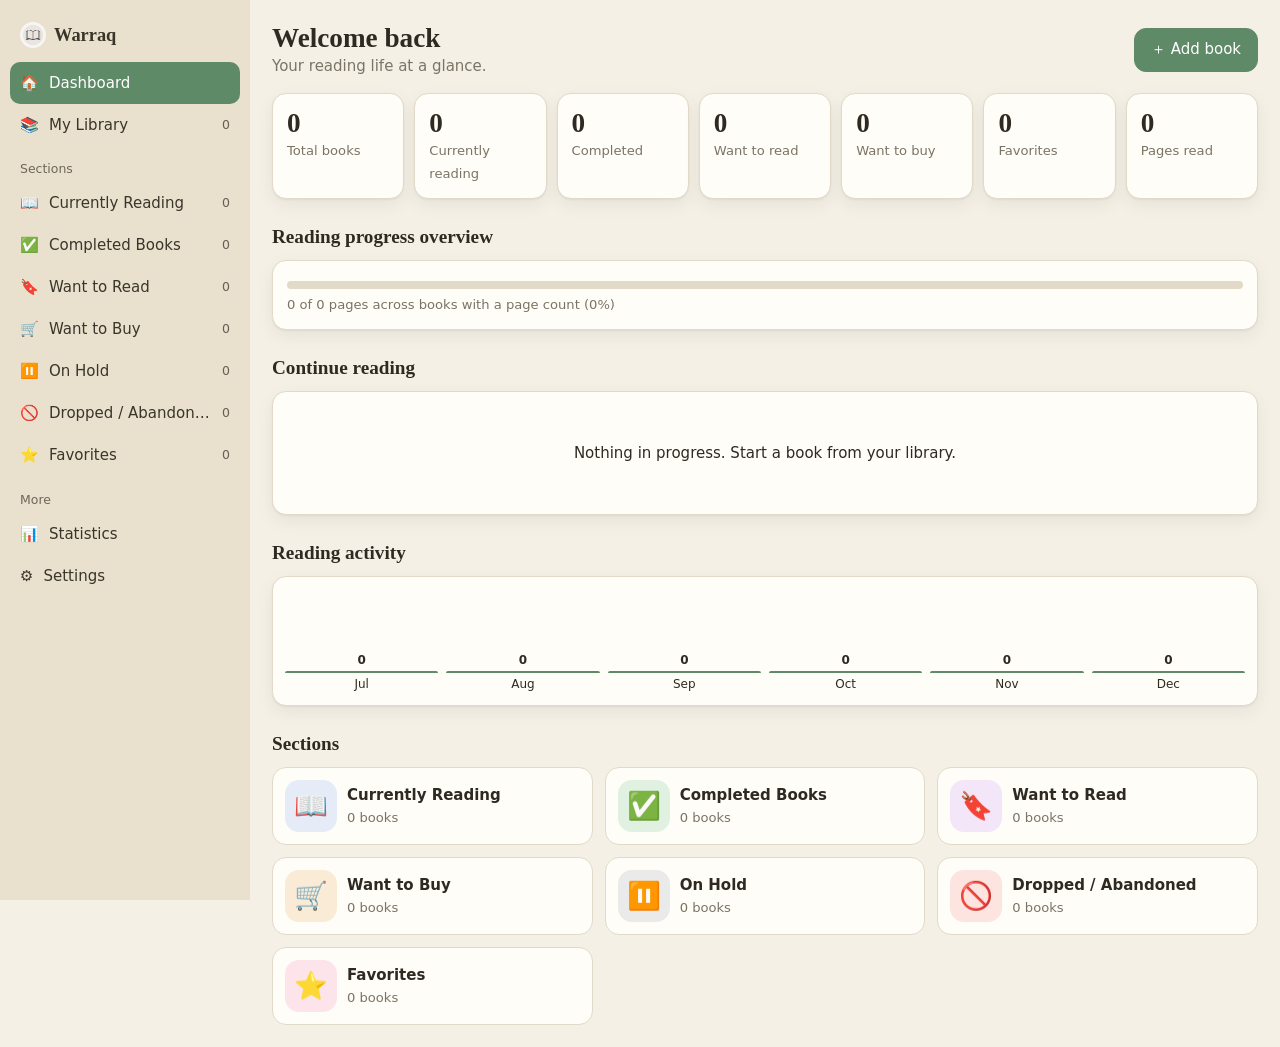
==== index.html @ 3174e1f3 "Publish Warraq (ورّاق): add branded app, logo, Pages entry point and README" ====
<!DOCTYPE html>
<!--
  GitHub Pages landing redirect for the Warraq project.
  The actual application lives at ./app/index.html — this page just forwards visitors there.
-->
<html lang="en">
<head>
<meta charset="utf-8">
<title>Warraq (ورّاق)</title>
<meta name="robots" content="noindex">
<meta http-equiv="refresh" content="0; url=./app/">
<script>location.replace('./app/');</script>
</head>
<body>
<p style="font-family:system-ui,sans-serif;padding:2rem;text-align:center">
  <a href="./app/" style="font-size:1.1rem">Open Warraq (ورّاق) →</a>
</p>
</body>
</html>
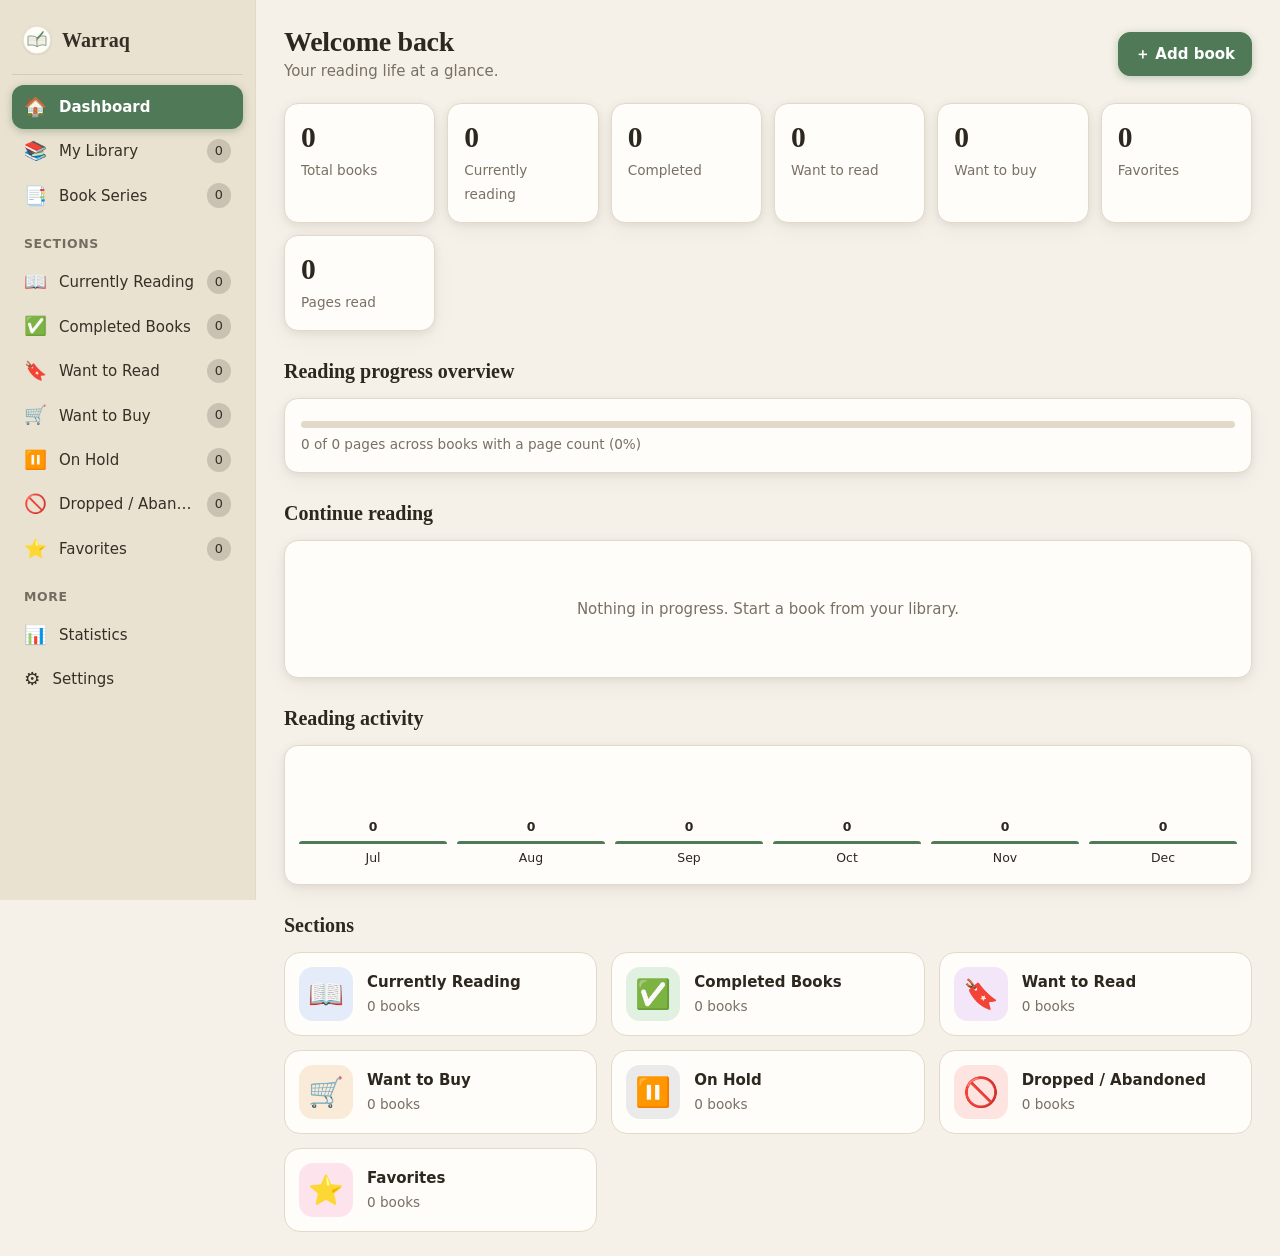
==== commit 5d1be8a7: "refactor: modularize Warraq into vanilla HTML, CSS, and modern ES modules" ====
--- a/index.html
+++ b/index.html
@@ -1,19 +1,64 @@
 <!DOCTYPE html>
 <!--
-  GitHub Pages landing redirect for the Warraq project.
-  The actual application lives at ./app/index.html — this page just forwards visitors there.
+  Warraq (ورّاق) — Your Personal Reading Universe.
+  Modular Vanilla Web Application: HTML5, CSS3, Modern JavaScript.
+  Zero dependencies, zero build step, 100% offline local persistence.
 -->
-<html lang="en">
+<html lang="en" data-theme="neutral">
 <head>
-<meta charset="utf-8">
-<title>Warraq (ورّاق)</title>
-<meta name="robots" content="noindex">
-<meta http-equiv="refresh" content="0; url=./app/">
-<script>location.replace('./app/');</script>
+  <meta charset="utf-8">
+  <meta name="viewport" content="width=device-width, initial-scale=1">
+  <meta name="description" content="Warraq (ورّاق) — your personal novel and book universe: track reading progress, organize custom collections, book series, and keep your reading goals organized. Bilingual Arabic and English. All data stays in your browser.">
+  <link rel="icon" type="image/svg+xml" href="assets/logo.svg">
+  <title>Warraq (ورّاق)</title>
+
+  <!-- Modular Stylesheets -->
+  <link rel="stylesheet" href="css/variables.css">
+  <link rel="stylesheet" href="css/base.css">
+  <link rel="stylesheet" href="css/components.css">
+  <link rel="stylesheet" href="css/responsive.css">
 </head>
 <body>
-<p style="font-family:system-ui,sans-serif;padding:2rem;text-align:center">
-  <a href="./app/" style="font-size:1.1rem">Open Warraq (ورّاق) →</a>
-</p>
+  <div id="app">
+    <!-- Desktop & Mobile Drawer Sidebar Navigation -->
+    <aside aria-label="Main navigation">
+      <div class="brand">Warraq</div>
+      <nav id="nav"></nav>
+    </aside>
+
+    <!-- Backdrop for Mobile Off-Canvas Drawer -->
+    <div id="bd" data-act="menu"></div>
+
+    <div style="flex:1;min-width:0">
+      <!-- Mobile Top Bar -->
+      <div class="top">
+        <button class="btn" data-act="menu" aria-label="Open menu">☰</button>
+        <button class="btn ib" id="bb" data-act="back" hidden aria-label="Back">
+          <svg class="i" viewBox="0 0 24 24" aria-hidden="true" fill="none" stroke="currentColor" stroke-width="2" stroke-linecap="round" stroke-linejoin="round">
+            <path d="M19 12H5m7 7-7-7 7-7"/>
+          </svg>
+        </button>
+        <b id="ttl">Warraq</b>
+        <button class="btn pri" data-act="add" aria-label="Add book">＋</button>
+      </div>
+
+      <!-- Main Content Stage -->
+      <main id="main"></main>
+    </div>
+  </div>
+
+  <!-- Native Accessible Dialogs -->
+  <dialog id="dlg" aria-label="Dialog"></dialog>
+  <dialog id="cfm" aria-label="Confirm"></dialog>
+  <input type="file" id="imp" accept="application/json,.json" hidden>
+  <div id="toast" role="status" aria-live="polite"></div>
+
+  <!-- Modular Vanilla JavaScript Layer (Loaded in strict dependency order) -->
+  <script src="js/i18n.js"></script>
+  <script src="js/store.js"></script>
+  <script src="js/services.js"></script>
+  <script src="js/router.js"></script>
+  <script src="js/ui.js"></script>
+  <script src="js/app.js"></script>
 </body>
 </html>
--- a/css/variables.css
+++ b/css/variables.css
@@ -0,0 +1,94 @@
+/* ==========================================================================
+   WARRAQ (ورّاق) — Theme Variables & Design Tokens
+   ========================================================================== */
+
+:root,
+[data-theme="neutral"] {
+  --bg: #f5f1e8;
+  --card: #fffdf9;
+  --tx: #2c271f;
+  --mut: #787063;
+  --ac: #4f7957;
+  --ac-hover: #43674a;
+  --on: #ffffff;
+  --bd: #e2d9c8;
+  --bd2: color-mix(in srgb, var(--tx) 22%, var(--bd));
+  --sb: #eae2d0;
+  --sbt: #352f26;
+  --ft: Georgia, "Palatino Linotype", "Times New Roman", serif;
+  --ring: 0 0 0 3px color-mix(in srgb, var(--ac) 28%, transparent);
+  --sh-sm: 0 1px 3px rgba(0, 0, 0, 0.05);
+  --sh: 0 2px 8px rgba(0, 0, 0, 0.07), 0 8px 24px rgba(0, 0, 0, 0.04);
+  --sh-lg: 0 14px 40px rgba(0, 0, 0, 0.12);
+}
+
+[data-theme="elegant"] {
+  --bg: #fcf1f3;
+  --card: #fffafb;
+  --tx: #432b39;
+  --mut: #937286;
+  --ac: #ad4b7c;
+  --ac-hover: #983f6b;
+  --on: #ffffff;
+  --bd: #eed5df;
+  --bd2: color-mix(in srgb, var(--tx) 22%, var(--bd));
+  --sb: linear-gradient(180deg, #f7dbe7, #e8dcf5);
+  --sbt: #472c3d;
+  --ft: "Palatino Linotype", Palatino, Georgia, serif;
+  --ring: 0 0 0 3px color-mix(in srgb, var(--ac) 28%, transparent);
+  --sh-sm: 0 1px 3px rgba(67, 43, 57, 0.05);
+  --sh: 0 2px 8px rgba(67, 43, 57, 0.07), 0 8px 24px rgba(67, 43, 57, 0.04);
+  --sh-lg: 0 14px 40px rgba(67, 43, 57, 0.14);
+}
+
+[data-theme="modern"] {
+  --bg: #edf2f7;
+  --card: #ffffff;
+  --tx: #172133;
+  --mut: #5f6c80;
+  --ac: #2354a0;
+  --ac-hover: #1c4482;
+  --on: #ffffff;
+  --bd: #d6deea;
+  --bd2: color-mix(in srgb, var(--tx) 22%, var(--bd));
+  --sb: #142036;
+  --sbt: #eaf0fa;
+  --ft: "Segoe UI", -apple-system, BlinkMacSystemFont, "Inter", Roboto, sans-serif;
+  --ring: 0 0 0 3px color-mix(in srgb, var(--ac) 28%, transparent);
+  --sh-sm: 0 1px 3px rgba(20, 32, 54, 0.06);
+  --sh: 0 2px 8px rgba(20, 32, 54, 0.07), 0 8px 24px rgba(20, 32, 54, 0.05);
+  --sh-lg: 0 14px 40px rgba(20, 32, 54, 0.15);
+}
+
+[data-theme="dark"] {
+  --bg: #111319;
+  --card: #181b24;
+  --tx: #e7e5df;
+  --mut: #9695a0;
+  --ac: #7ba6f7;
+  --ac-hover: #6895eb;
+  --on: #0d1017;
+  --bd: #292d3b;
+  --bd2: color-mix(in srgb, var(--tx) 24%, var(--bd));
+  --sb: #0c0e14;
+  --sbt: #dad8d2;
+  --ft: Georgia, "Palatino Linotype", serif;
+  --ring: 0 0 0 3px color-mix(in srgb, var(--ac) 32%, transparent);
+  --sh-sm: 0 1px 3px rgba(0, 0, 0, 0.3);
+  --sh: 0 2px 8px rgba(0, 0, 0, 0.4), 0 8px 24px rgba(0, 0, 0, 0.3);
+  --sh-lg: 0 16px 50px rgba(0, 0, 0, 0.6);
+}
+
+/* Global layout metrics */
+:root {
+  --r: 14px;
+  --r-sm: 8px;
+  --r-lg: 20px;
+  --h: 44px;
+  --header-h: 56px;
+  --aside-w: 256px;
+  --aside-w-collapsed: 72px;
+  --content-max-w: 1240px;
+  --trans-fast: 0.15s ease;
+  --trans-base: 0.22s cubic-bezier(0.16, 1, 0.3, 1);
+}
--- a/css/base.css
+++ b/css/base.css
@@ -0,0 +1,192 @@
+/* ==========================================================================
+   WARRAQ (ورّاق) — Base Styles, Typography & Layout
+   ========================================================================== */
+
+*,
+*::before,
+*::after {
+  box-sizing: border-box;
+}
+
+html,
+body {
+  margin: 0;
+  padding: 0;
+  min-height: 100%;
+}
+
+body {
+  font-family: system-ui, -apple-system, "Segoe UI", Roboto, Helvetica, Arial, sans-serif;
+  font-size: 15px;
+  line-height: 1.6;
+  background-color: var(--bg);
+  color: var(--tx);
+  overflow-x: hidden;
+  transition: background-color var(--trans-base), color var(--trans-base);
+  -webkit-font-smoothing: antialiased;
+  -moz-osx-font-smoothing: grayscale;
+}
+
+/* Arabic typography overrides */
+html[lang="ar"] body {
+  font-family: "Tajawal", "Cairo", "Segoe UI", Tahoma, "Noto Sans Arabic", system-ui, sans-serif;
+  line-height: 1.8;
+}
+
+html[lang="ar"][data-theme] {
+  --ft: "Tajawal", "Cairo", Tahoma, "Segoe UI", sans-serif;
+}
+
+/* Headings */
+h1, h2, h3, h4 {
+  font-family: var(--ft);
+  color: var(--tx);
+  margin: 0;
+  line-height: 1.25;
+  font-weight: 700;
+}
+
+h1 {
+  font-size: 1.75rem;
+  letter-spacing: -0.01em;
+}
+
+h2 {
+  font-size: 1.25rem;
+  margin: 28px 0 14px;
+}
+
+h3 {
+  font-size: 1.05rem;
+}
+
+p {
+  margin: 0;
+}
+
+/* Utilities */
+.mut {
+  color: var(--mut);
+}
+
+.sm {
+  font-size: 0.85rem;
+}
+
+.grow {
+  flex: 1;
+  min-width: 0;
+}
+
+h1, h2, h3, p, dd, .bi {
+  overflow-wrap: anywhere;
+}
+
+/* Form Controls Reset */
+button,
+input,
+select,
+textarea {
+  font: inherit;
+  color: inherit;
+}
+
+button {
+  background: none;
+  border: none;
+  padding: 0;
+  cursor: pointer;
+}
+
+:focus-visible {
+  outline: 3px solid var(--ac);
+  outline-offset: 2px;
+}
+
+/* Scrollbar polish */
+::-webkit-scrollbar {
+  width: 8px;
+  height: 8px;
+}
+
+::-webkit-scrollbar-track {
+  background: transparent;
+}
+
+::-webkit-scrollbar-thumb {
+  background: var(--bd2);
+  border-radius: 999px;
+}
+
+::-webkit-scrollbar-thumb:hover {
+  background: var(--mut);
+}
+
+/* App Skeleton Layout */
+#app {
+  display: flex;
+  min-height: 100vh;
+  position: relative;
+}
+
+aside {
+  width: var(--aside-w);
+  flex: none;
+  background: var(--sb);
+  color: var(--sbt);
+  position: sticky;
+  top: 0;
+  height: 100vh;
+  overflow-y: auto;
+  overflow-x: hidden;
+  padding: 16px 12px;
+  border-inline-end: 1px solid var(--bd);
+  transition: transform var(--trans-base), background var(--trans-base);
+  z-index: 25;
+}
+
+.brand {
+  font-family: var(--ft);
+  font-size: 1.25rem;
+  font-weight: 700;
+  padding: 8px 10px 18px;
+  display: flex;
+  align-items: center;
+  gap: 10px;
+  color: var(--sbt);
+  border-bottom: 1px solid color-mix(in srgb, var(--sbt) 12%, transparent);
+  margin-bottom: 10px;
+}
+
+.brand img,
+.brand svg {
+  width: 30px;
+  height: 30px;
+  flex: none;
+  border-radius: 8px;
+}
+
+main {
+  flex: 1;
+  min-width: 0;
+  padding: 24px 28px;
+  max-width: var(--content-max-w);
+  margin: 0 auto;
+}
+
+.top {
+  display: none;
+}
+
+#bd {
+  display: none;
+}
+
+@media (prefers-reduced-motion: reduce) {
+  *, *::before, *::after {
+    animation-duration: 0.01ms !important;
+    animation-iteration-count: 1 !important;
+    transition-duration: 0.01ms !important;
+    scroll-behavior: auto !important;
+  }
+}
--- a/css/components.css
+++ b/css/components.css
@@ -0,0 +1,1199 @@
+/* ==========================================================================
+   WARRAQ (ورّاق) — UI Components
+   ========================================================================== */
+
+/* --- Navigation Items --- */
+.nv {
+  display: flex;
+  align-items: center;
+  gap: 12px;
+  width: 100%;
+  border: 0;
+  background: none;
+  color: inherit;
+  padding: 10px 12px;
+  border-radius: 12px;
+  cursor: pointer;
+  text-align: start;
+  min-height: 44px;
+  transition: background var(--trans-fast), color var(--trans-fast), transform var(--trans-fast);
+}
+
+.nv:hover {
+  background: color-mix(in srgb, var(--sbt) 10%, transparent);
+}
+
+.nv:active {
+  transform: scale(0.98);
+}
+
+.nv[aria-current="page"] {
+  background: var(--ac);
+  color: var(--on);
+  font-weight: 600;
+  box-shadow: 0 2px 8px color-mix(in srgb, var(--ac) 40%, transparent);
+}
+
+.nv span:first-child {
+  font-size: 1.15rem;
+  line-height: 1;
+}
+
+.nv span:nth-child(2) {
+  flex: 1;
+  overflow: hidden;
+  text-overflow: ellipsis;
+  white-space: nowrap;
+}
+
+.nv em {
+  font-style: normal;
+  font-size: 0.8rem;
+  padding: 2px 8px;
+  border-radius: 999px;
+  background: color-mix(in srgb, currentColor 18%, transparent);
+}
+
+.sh {
+  font-size: 0.78rem;
+  text-transform: uppercase;
+  letter-spacing: 0.05em;
+  opacity: 0.65;
+  padding: 16px 12px 6px;
+  font-weight: 700;
+}
+
+/* --- Header & Layout Elements --- */
+.hd {
+  display: flex;
+  align-items: center;
+  gap: 14px;
+  margin-bottom: 20px;
+  flex-wrap: wrap;
+}
+
+.hd > div {
+  flex: 1;
+  min-width: 180px;
+}
+
+.big {
+  font-size: 1.8rem;
+  width: 54px;
+  height: 54px;
+  border-radius: 14px;
+  display: grid;
+  place-items: center;
+}
+
+.big.mini {
+  width: 40px;
+  height: 40px;
+  font-size: 1.2rem;
+  border-radius: 10px;
+}
+
+/* --- Buttons --- */
+.btn {
+  border: 1px solid var(--bd2);
+  background: var(--card);
+  color: var(--tx);
+  padding: 8px 16px;
+  border-radius: 12px;
+  cursor: pointer;
+  min-height: var(--h);
+  display: inline-flex;
+  align-items: center;
+  justify-content: center;
+  gap: 8px;
+  font-weight: 500;
+  transition: background var(--trans-fast), border-color var(--trans-fast), box-shadow var(--trans-fast), transform var(--trans-fast);
+  user-select: none;
+}
+
+.btn:hover {
+  border-color: var(--ac);
+  background: color-mix(in srgb, var(--ac) 8%, var(--card));
+}
+
+.btn:active {
+  transform: scale(0.97);
+}
+
+.btn.pri {
+  background: var(--ac);
+  color: var(--on);
+  border-color: var(--ac);
+  font-weight: 600;
+  box-shadow: 0 2px 8px color-mix(in srgb, var(--ac) 35%, transparent);
+}
+
+.btn.pri:hover {
+  background: var(--ac-hover);
+  border-color: var(--ac-hover);
+  box-shadow: 0 4px 12px color-mix(in srgb, var(--ac) 45%, transparent);
+}
+
+.btn.dng {
+  color: #dc2626;
+  border-color: #dc262644;
+}
+
+.btn.dng:hover {
+  background: #dc262612;
+  border-color: #dc2626;
+}
+
+.btn.ib {
+  padding: 0;
+  width: var(--h);
+  flex: none;
+}
+
+.btn.sm {
+  min-height: 34px;
+  padding: 4px 10px;
+  font-size: 0.85rem;
+  border-radius: 8px;
+}
+
+.i {
+  width: 18px;
+  height: 18px;
+  flex: none;
+}
+
+#bb svg, .back-btn svg {
+  width: 20px;
+  height: 20px;
+}
+
+[dir="rtl"] #bb svg, [dir="rtl"] .back-btn svg {
+  transform: scaleX(-1);
+}
+
+/* --- Cards --- */
+.card {
+  background: var(--card);
+  border: 1px solid var(--bd);
+  border-radius: var(--r);
+  box-shadow: var(--sh);
+  transition: border-color var(--trans-fast), box-shadow var(--trans-fast);
+}
+
+.stats {
+  display: grid;
+  grid-template-columns: repeat(auto-fit, minmax(140px, 1fr));
+  gap: 12px;
+}
+
+.stat {
+  padding: 16px;
+  border-radius: var(--r);
+}
+
+.stat b {
+  display: block;
+  font: 700 1.85rem var(--ft);
+  color: var(--tx);
+  line-height: 1.15;
+  margin-bottom: 4px;
+}
+
+/* --- Search & Filter Bar --- */
+.bar2 {
+  display: flex;
+  flex-wrap: wrap;
+  gap: 10px 14px;
+  align-items: center;
+  padding: 12px 16px;
+  background: var(--card);
+  border: 1px solid var(--bd);
+  border-radius: 18px;
+  box-shadow: var(--sh);
+  margin-bottom: 22px;
+}
+
+.srch {
+  position: relative;
+  flex: 1 1 280px;
+}
+
+.srch > .i {
+  position: absolute;
+  inset-inline-start: 14px;
+  top: 50%;
+  transform: translateY(-50%);
+  color: var(--mut);
+  pointer-events: none;
+}
+
+.srch input {
+  padding-inline: 42px 42px;
+}
+
+.srch input::-webkit-search-cancel-button {
+  display: none;
+}
+
+.clr {
+  position: absolute;
+  inset-inline-end: 8px;
+  top: 50%;
+  transform: translateY(-50%);
+  width: 32px;
+  height: 32px;
+  border: 0;
+  border-radius: 50%;
+  background: none;
+  color: var(--mut);
+  cursor: pointer;
+  display: grid;
+  place-items: center;
+  transition: background var(--trans-fast);
+}
+
+.clr:hover {
+  background: var(--bd);
+}
+
+.clr[hidden] {
+  display: none;
+}
+
+.grp {
+  display: flex;
+  gap: 8px;
+  flex-wrap: wrap;
+  align-items: center;
+}
+
+.grp select {
+  width: auto;
+  min-width: 140px;
+}
+
+.chip {
+  display: inline-flex;
+  align-items: center;
+  gap: 6px;
+  min-height: var(--h);
+  padding: 0 16px;
+  border-radius: 999px;
+  border: 1px solid var(--bd2);
+  background: var(--card);
+  cursor: pointer;
+  transition: background var(--trans-fast), color var(--trans-fast), border-color var(--trans-fast);
+}
+
+.chip[aria-pressed="true"] {
+  background: var(--ac);
+  color: var(--on);
+  border-color: var(--ac);
+}
+
+.chip[aria-pressed="true"] svg {
+  fill: currentColor;
+}
+
+.seg {
+  display: flex;
+}
+
+.seg button {
+  border: 1px solid var(--bd2);
+  background: var(--card);
+  padding: 8px 12px;
+  cursor: pointer;
+  min-height: var(--h);
+  min-width: var(--h);
+  display: grid;
+  place-items: center;
+  transition: background var(--trans-fast), color var(--trans-fast);
+}
+
+.seg button:first-child {
+  border-start-start-radius: 12px;
+  border-end-start-radius: 12px;
+}
+
+.seg button:last-child {
+  border-start-end-radius: 12px;
+  border-end-end-radius: 12px;
+  border-inline-start-width: 0;
+}
+
+.seg [aria-pressed="true"] {
+  background: var(--ac);
+  color: var(--on);
+  border-color: var(--ac);
+}
+
+/* --- Form Fields --- */
+input:not([type="checkbox"]):not([type="color"]):not([type="file"]),
+select,
+textarea {
+  min-height: var(--h);
+  border-radius: 12px;
+  border: 1px solid var(--bd2);
+  padding: 10px 14px;
+  transition: border-color var(--trans-fast), box-shadow var(--trans-fast);
+  color: var(--tx);
+  background: var(--card);
+  width: 100%;
+}
+
+input:hover:not([type="checkbox"]),
+select:hover,
+textarea:hover {
+  border-color: var(--ac);
+}
+
+input:focus,
+select:focus,
+textarea:focus {
+  outline: 0;
+  border-color: var(--ac);
+  box-shadow: var(--ring);
+}
+
+input:required:user-invalid {
+  border-color: #dc2626;
+}
+
+:disabled {
+  opacity: 0.5;
+  cursor: not-allowed;
+}
+
+select {
+  appearance: none;
+  padding-inline-end: 40px;
+  cursor: pointer;
+  background: var(--card) url("data:image/svg+xml,%3Csvg xmlns='http://www.w3.org/2000/svg' viewBox='0 0 24 24' fill='none' stroke='%23888' stroke-width='2.4' stroke-linecap='round'%3E%3Cpath d='m6 9 6 6 6-6'/%3E%3C/svg%3E") no-repeat right 12px center/18px;
+}
+
+[dir="rtl"] select {
+  background-position: left 12px center;
+}
+
+textarea {
+  line-height: 1.7;
+  resize: vertical;
+}
+
+input[type="checkbox"] {
+  appearance: none;
+  width: 24px;
+  height: 24px;
+  margin: 0;
+  flex: none;
+  border: 2px solid var(--bd2);
+  border-radius: 8px;
+  background: var(--card) center/15px no-repeat;
+  cursor: pointer;
+  transition: background var(--trans-fast), border-color var(--trans-fast);
+}
+
+input[type="checkbox"]:checked {
+  background-color: var(--ac);
+  border-color: var(--ac);
+  background-image: url("data:image/svg+xml,%3Csvg xmlns='http://www.w3.org/2000/svg' viewBox='0 0 24 24' fill='none' stroke='%23fff' stroke-width='3.5' stroke-linecap='round' stroke-linejoin='round'%3E%3Cpath d='m5 12 5 5 9-10'/%3E%3C/svg%3E");
+}
+
+[data-theme="dark"] input[type="checkbox"]:checked {
+  background-image: url("data:image/svg+xml,%3Csvg xmlns='http://www.w3.org/2000/svg' viewBox='0 0 24 24' fill='none' stroke='%2310131a' stroke-width='3.5' stroke-linecap='round' stroke-linejoin='round'%3E%3Cpath d='m5 12 5 5 9-10'/%3E%3C/svg%3E");
+}
+
+input[type="checkbox"]:focus-visible {
+  box-shadow: var(--ring);
+  outline: 0;
+}
+
+label:has(> input[type="checkbox"]) {
+  display: flex;
+  flex-direction: row !important;
+  align-items: center;
+  gap: 10px;
+  min-height: var(--h);
+  cursor: pointer;
+  font-size: 0.95rem;
+}
+
+/* --- Book Grid & List --- */
+.grid {
+  display: grid;
+  grid-template-columns: repeat(auto-fill, minmax(154px, 1fr));
+  gap: 16px;
+}
+
+.bk {
+  cursor: pointer;
+  overflow: hidden;
+  display: block;
+  transition: transform var(--trans-fast), box-shadow var(--trans-fast), border-color var(--trans-fast);
+}
+
+.bk:hover {
+  border-color: var(--ac);
+  box-shadow: 0 4px 16px rgba(0, 0, 0, 0.1);
+  transform: translateY(-2px);
+}
+
+.cv {
+  display: block;
+  width: 100%;
+  aspect-ratio: 2 / 3;
+  object-fit: cover;
+  background: var(--bd);
+}
+
+.ph {
+  background: linear-gradient(135deg, hsl(var(--h), 45%, 44%), hsl(calc(var(--h) + 40), 52%, 28%));
+  color: #ffffff;
+  display: grid;
+  place-items: center;
+  padding: 14px;
+  text-align: center;
+  font-family: var(--ft);
+  font-weight: 600;
+  font-size: 0.9rem;
+  overflow: hidden;
+}
+
+.bi {
+  padding: 12px;
+}
+
+.bi h3 {
+  font-size: 0.95rem;
+  margin-bottom: 2px;
+}
+
+.st {
+  color: #eab308;
+  letter-spacing: 2px;
+  font-size: 0.9rem;
+  margin: 2px 0;
+}
+
+.ex {
+  display: none;
+}
+
+.bar {
+  height: 7px;
+  border-radius: 999px;
+  background: var(--bd);
+  margin: 6px 0;
+  overflow: hidden;
+}
+
+.bar i {
+  display: block;
+  height: 100%;
+  background: var(--ac);
+  border-radius: 999px;
+  transition: width 0.35s ease;
+}
+
+.dot {
+  display: inline-block;
+  width: 9px;
+  height: 9px;
+  border-radius: 50%;
+  margin-inline-end: 6px;
+}
+
+.list {
+  display: flex;
+  flex-direction: column;
+  gap: 12px;
+}
+
+.list .bk {
+  display: flex;
+  border-radius: var(--r);
+}
+
+.list .cv {
+  width: 80px;
+  flex: none;
+  aspect-ratio: 2 / 3;
+}
+
+.list .bi {
+  flex: 1;
+  min-width: 0;
+}
+
+.list .ex {
+  display: block;
+}
+
+.row2 {
+  display: grid;
+  grid-template-columns: repeat(auto-fill, minmax(280px, 1fr));
+  gap: 14px;
+}
+
+.cr {
+  display: flex;
+  gap: 14px;
+  padding: 12px;
+  align-items: center;
+}
+
+.cr .cv {
+  width: 68px;
+  flex: none;
+  border-radius: 10px;
+}
+
+.cr > div {
+  flex: 1;
+  min-width: 0;
+}
+
+.sc {
+  padding: 14px;
+  display: flex;
+  gap: 14px;
+  align-items: center;
+  cursor: pointer;
+  border: 1px solid var(--bd);
+  background: var(--card);
+  border-radius: 16px;
+  width: 100%;
+  text-align: start;
+  transition: border-color var(--trans-fast), transform var(--trans-fast), box-shadow var(--trans-fast);
+}
+
+.sc:hover {
+  border-color: var(--ac);
+  box-shadow: var(--sh);
+  transform: translateY(-2px);
+}
+
+/* --- Charts & Visual Bars --- */
+.bars {
+  display: flex;
+  gap: 10px;
+  align-items: flex-end;
+  height: 140px;
+  padding: 16px 14px;
+}
+
+.bars > div {
+  flex: 1;
+  display: flex;
+  flex-direction: column;
+  justify-content: flex-end;
+  align-items: center;
+  height: 100%;
+  font-size: 0.78rem;
+  gap: 4px;
+}
+
+.bars i {
+  display: block;
+  width: 100%;
+  background: var(--ac);
+  border-radius: 6px 6px 0 0;
+  min-height: 3px;
+  transition: height 0.3s ease;
+}
+
+.hb {
+  display: grid;
+  grid-template-columns: 120px 1fr 34px;
+  gap: 10px;
+  align-items: center;
+  margin: 8px 0;
+  font-size: 0.88rem;
+}
+
+.empty {
+  text-align: center;
+  padding: 56px 20px;
+}
+
+.empty h2 {
+  margin-top: 0;
+}
+
+.empty .btn {
+  margin-top: 16px;
+}
+
+/* --- Series Rows & Detail --- */
+.srow {
+  display: flex;
+  gap: 12px;
+  align-items: center;
+  background: var(--card);
+  border: 1px solid var(--bd);
+  border-radius: 14px;
+  padding: 10px 14px;
+  margin-bottom: 10px;
+  width: 100%;
+  text-align: start;
+  transition: border-color var(--trans-fast), box-shadow var(--trans-fast);
+}
+
+.srow[role="button"],
+button.srow {
+  cursor: pointer;
+}
+
+.srow:hover {
+  border-color: var(--ac);
+}
+
+.srow .pos {
+  width: 32px;
+  height: 32px;
+  border-radius: 999px;
+  background: var(--bd);
+  display: grid;
+  place-items: center;
+  font-weight: 700;
+  font-size: 0.85rem;
+  flex: none;
+}
+
+.srow .srt {
+  width: 46px;
+  height: 62px;
+  border-radius: 8px;
+  display: grid;
+  place-items: center;
+  font-weight: 700;
+  flex: none;
+  background: hsl(var(--h, 160) 32% 88%);
+  color: hsl(var(--h, 160) 40% 35%);
+  overflow: hidden;
+}
+
+.srow .srt img {
+  width: 100%;
+  height: 100%;
+  object-fit: cover;
+}
+
+.mctl {
+  display: flex;
+  gap: 4px;
+  flex: none;
+}
+
+.mctl .btn {
+  padding: 4px 8px;
+  min-width: 34px;
+  min-height: 34px;
+}
+
+.sv {
+  display: flex;
+  gap: 16px;
+  align-items: flex-start;
+  flex-wrap: wrap;
+}
+
+.sv .big {
+  width: 96px;
+  height: 96px;
+  border-radius: 16px;
+  font-size: 2.6rem;
+  overflow: hidden;
+  flex: none;
+}
+
+.sv .big img {
+  width: 100%;
+  height: 100%;
+  object-fit: cover;
+}
+
+.chips {
+  display: flex;
+  gap: 8px;
+  flex-wrap: wrap;
+  margin-top: 8px;
+}
+
+.chip2 {
+  background: var(--card);
+  border: 1px solid var(--bd2);
+  border-radius: 999px;
+  padding: 4px 12px;
+  font-size: 0.82rem;
+  cursor: pointer;
+  display: inline-flex;
+  align-items: center;
+  gap: 4px;
+  transition: border-color var(--trans-fast);
+}
+
+.chip2:hover {
+  border-color: var(--ac);
+}
+
+/* --- Dialogs & Modals --- */
+dialog {
+  border: 0;
+  border-radius: var(--r-lg);
+  padding: 0;
+  width: min(680px, calc(100vw - 24px));
+  max-height: calc(100dvh - 24px);
+  background: var(--card);
+  color: var(--tx);
+  box-shadow: var(--sh-lg);
+  overflow: hidden;
+}
+
+dialog::backdrop {
+  background: rgba(0, 0, 0, 0.45);
+  backdrop-filter: blur(4px);
+}
+
+.db {
+  padding: 22px;
+  overflow-y: auto;
+  max-height: calc(100dvh - 24px);
+}
+
+.fh {
+  display: flex;
+  align-items: center;
+  justify-content: space-between;
+  gap: 12px;
+  margin-bottom: 16px;
+}
+
+.fc {
+  border: 1px solid var(--bd);
+  border-radius: 16px;
+  padding: 16px;
+  margin: 12px 0;
+  background: color-mix(in srgb, var(--bg) 35%, var(--card));
+}
+
+details.fc {
+  padding: 0;
+}
+
+details.fc > summary {
+  display: flex;
+  align-items: center;
+  gap: 10px;
+  padding: 12px 16px;
+  min-height: var(--h);
+  list-style: none;
+  cursor: pointer;
+  font-weight: 600;
+}
+
+details.fc > summary::-webkit-details-marker {
+  display: none;
+}
+
+details.fc > summary b {
+  flex: 1;
+}
+
+details.fc > summary::after {
+  content: "";
+  width: 9px;
+  height: 9px;
+  border: solid var(--mut);
+  border-width: 0 2px 2px 0;
+  transform: rotate(45deg);
+  transition: transform var(--trans-fast);
+}
+
+details.fc[open] > summary::after {
+  transform: rotate(-135deg);
+}
+
+details.fc > .fg {
+  padding: 0 16px 16px;
+  margin: 0;
+}
+
+.fg {
+  display: grid;
+  grid-template-columns: repeat(auto-fit, minmax(200px, 1fr));
+  gap: 12px;
+  margin: 12px 0;
+}
+
+.fg label,
+.wide {
+  display: flex;
+  flex-direction: column;
+  gap: 4px;
+  font-size: 0.88rem;
+  font-weight: 500;
+}
+
+.wide {
+  grid-column: 1 / -1;
+}
+
+.ci {
+  display: grid;
+  place-items: center;
+  width: 36px;
+  height: 36px;
+  border-radius: 10px;
+  background: color-mix(in srgb, var(--ac) 15%, transparent);
+  color: var(--ac);
+  flex: none;
+}
+
+.acts {
+  display: flex;
+  gap: 10px;
+  flex-wrap: wrap;
+  margin-top: 18px;
+  justify-content: flex-end;
+}
+
+.acts.sticky {
+  position: sticky;
+  bottom: -22px;
+  background: var(--card);
+  padding: 14px 0 4px;
+  margin-top: 10px;
+  border-top: 1px solid var(--bd);
+  z-index: 10;
+}
+
+.det {
+  display: flex;
+  gap: 20px;
+  flex-wrap: wrap;
+}
+
+.det .cv {
+  width: 160px;
+  border-radius: 12px;
+  flex: none;
+}
+
+.det > div {
+  flex: 1;
+  min-width: 220px;
+}
+
+.dl {
+  display: grid;
+  grid-template-columns: auto 1fr;
+  gap: 4px 14px;
+  font-size: 0.9rem;
+  margin: 12px 0;
+}
+
+.dl dt {
+  color: var(--mut);
+}
+
+.dl dd {
+  margin: 0;
+}
+
+/* --- Cover Upload & Drop Area --- */
+.cvrow {
+  display: flex;
+  gap: 16px;
+  align-items: flex-start;
+  flex-wrap: wrap;
+}
+
+.cvp {
+  position: relative;
+  width: 110px;
+  aspect-ratio: 2 / 3;
+  border-radius: 12px;
+  background: var(--bd);
+  display: grid;
+  place-items: center;
+  color: var(--mut);
+  overflow: hidden;
+  flex: none;
+}
+
+.cvp img {
+  position: absolute;
+  inset: 0;
+  width: 100%;
+  height: 100%;
+  object-fit: cover;
+}
+
+.cvc {
+  flex: 1;
+  min-width: 220px;
+  display: flex;
+  flex-direction: column;
+  gap: 10px;
+}
+
+.vh {
+  position: absolute;
+  width: 1px;
+  height: 1px;
+  opacity: 0;
+  overflow: hidden;
+}
+
+.drop {
+  display: flex;
+  flex-direction: column;
+  align-items: center;
+  gap: 4px;
+  padding: 20px 14px;
+  border: 2px dashed var(--bd2);
+  border-radius: 14px;
+  cursor: pointer;
+  text-align: center;
+  color: var(--mut);
+  transition: border-color var(--trans-fast), background var(--trans-fast);
+}
+
+.drop:hover,
+.drop.on,
+.vh:focus-visible + .drop {
+  border-color: var(--ac);
+  background: color-mix(in srgb, var(--ac) 8%, transparent);
+}
+
+.drop b {
+  color: var(--tx);
+}
+
+/* --- Custom Icon Picker --- */
+.ic2 {
+  display: flex;
+  flex-wrap: wrap;
+  gap: 6px;
+  max-height: 170px;
+  overflow-y: auto;
+  padding: 8px;
+  border: 1px solid var(--bd);
+  border-radius: 12px;
+  background: var(--bg);
+}
+
+.ic2 button {
+  font-size: 1.3rem;
+  width: 44px;
+  height: 44px;
+  border: 1px solid var(--bd);
+  background: var(--card);
+  border-radius: 10px;
+  cursor: pointer;
+  display: inline-flex;
+  align-items: center;
+  justify-content: center;
+  transition: transform var(--trans-fast), border-color var(--trans-fast);
+  color: var(--tx);
+}
+
+.ic2 button:hover {
+  border-color: var(--ac);
+  transform: scale(1.08);
+}
+
+.ic2 [aria-pressed="true"] {
+  outline: 3px solid var(--ac);
+  background: color-mix(in srgb, var(--ac) 20%, transparent);
+}
+
+.cur-icon-input {
+  font-size: 1.6rem;
+  width: 54px;
+  height: 46px;
+  text-align: center;
+  border-radius: 12px;
+  border: 2px solid var(--ac);
+  background: var(--card);
+  padding: 0;
+  color: var(--tx);
+}
+
+.ic-btn-wrap {
+  position: relative;
+  display: inline-flex;
+}
+
+.del-ic-btn {
+  position: absolute;
+  top: -4px;
+  right: -4px;
+  width: 18px !important;
+  height: 18px !important;
+  min-width: 0 !important;
+  padding: 0 !important;
+  font-size: 11px !important;
+  border-radius: 50% !important;
+  background: #ef4444 !important;
+  color: #fff !important;
+  border: none !important;
+  cursor: pointer;
+  opacity: 0.8;
+  display: flex;
+  align-items: center;
+  justify-content: center;
+  z-index: 2;
+}
+
+.del-ic-btn:hover {
+  opacity: 1;
+  transform: scale(1.15);
+}
+
+[dir="rtl"] .del-ic-btn {
+  right: auto;
+  left: -4px;
+}
+
+/* --- Settings Sections --- */
+.sgrid {
+  display: grid;
+  gap: 18px;
+  grid-template-columns: repeat(auto-fit, minmax(min(100%, 440px), 1fr));
+  align-items: start;
+}
+
+.sc2 {
+  background: var(--card);
+  border: 1px solid var(--bd);
+  border-radius: 18px;
+  box-shadow: var(--sh);
+  padding: 18px;
+}
+
+.sc2 header {
+  display: flex;
+  gap: 12px;
+  align-items: center;
+  margin-bottom: 12px;
+}
+
+.sc2 h2 {
+  margin: 0;
+  font-size: 1.15rem;
+}
+
+.set {
+  display: flex;
+  align-items: center;
+  justify-content: space-between;
+  gap: 12px;
+  flex-wrap: wrap;
+  padding: 12px 0;
+  border-top: 1px solid var(--bd);
+}
+
+.set:first-of-type {
+  border-top: 0;
+}
+
+.set .ctl select {
+  min-width: 180px;
+}
+
+.pills {
+  display: flex;
+  gap: 8px;
+  flex-wrap: wrap;
+}
+
+.pill[aria-pressed="true"] {
+  background: var(--ac);
+  color: var(--on);
+  border-color: var(--ac);
+}
+
+.sw {
+  width: 14px;
+  height: 14px;
+  border-radius: 50%;
+  border: 2px solid #ffffffaa;
+  flex: none;
+}
+
+.danger {
+  border: 1px solid #dc262655;
+  border-radius: 14px;
+  padding: 14px;
+  margin-top: 10px;
+  background: #dc262608;
+}
+
+.note {
+  margin: 6px 0;
+  line-height: 1.6;
+}
+
+.row {
+  display: flex;
+  align-items: center;
+  gap: 8px;
+  padding: 10px 0;
+  border-bottom: 1px solid var(--bd);
+  flex-wrap: wrap;
+}
+
+.row .btn {
+  padding: 4px 10px;
+  min-height: 36px;
+}
+
+.tag {
+  font-size: 0.72rem;
+  background: var(--ac);
+  color: var(--on);
+  border-radius: 8px;
+  padding: 2px 8px;
+  font-weight: 600;
+}
+
+/* --- Toast Notifications --- */
+#toast {
+  position: fixed;
+  bottom: 20px;
+  left: 50%;
+  transform: translateX(-50%);
+  z-index: 100;
+  display: flex;
+  flex-direction: column;
+  gap: 8px;
+  align-items: center;
+  width: max-content;
+  max-width: 90vw;
+  pointer-events: none;
+}
+
+#toast div {
+  background: var(--tx);
+  color: var(--bg);
+  padding: 10px 18px;
+  border-radius: 12px;
+  box-shadow: 0 4px 18px rgba(0, 0, 0, 0.28);
+  font-weight: 500;
+  animation: toast-in 0.25s cubic-bezier(0.16, 1, 0.3, 1);
+}
+
+@keyframes toast-in {
+  from {
+    opacity: 0;
+    transform: translateY(10px) scale(0.95);
+  }
+  to {
+    opacity: 1;
+    transform: translateY(0) scale(1);
+  }
+}
--- a/css/responsive.css
+++ b/css/responsive.css
@@ -0,0 +1,169 @@
+/* ==========================================================================
+   WARRAQ (ورّاق) — Responsive Layout & Media Queries
+   ========================================================================== */
+
+/* Tablet (768px - 1023px) */
+@media (min-width: 768px) and (max-width: 1023px) {
+  aside {
+    width: 210px;
+    padding: 14px 8px;
+  }
+  
+  main {
+    padding: 20px;
+  }
+  
+  .grid {
+    grid-template-columns: repeat(auto-fill, minmax(140px, 1fr));
+    gap: 12px;
+  }
+
+  .sgrid {
+    grid-template-columns: 1fr;
+  }
+}
+
+/* Mobile Devices (<= 767px) */
+@media (max-width: 767px) {
+  aside {
+    position: fixed;
+    z-index: 40;
+    inset-inline-start: 0;
+    top: 0;
+    width: 280px;
+    transform: translateX(-100%);
+    transition: transform 0.28s cubic-bezier(0.16, 1, 0.3, 1);
+    box-shadow: 4px 0 24px rgba(0, 0, 0, 0.25);
+  }
+
+  [dir="rtl"] aside {
+    transform: translateX(100%);
+    box-shadow: -4px 0 24px rgba(0, 0, 0, 0.25);
+  }
+
+  .nv-open aside,
+  [dir="rtl"] .nv-open aside {
+    transform: none;
+  }
+
+  .nv-open #bd {
+    display: block;
+    position: fixed;
+    inset: 0;
+    background: rgba(0, 0, 0, 0.45);
+    backdrop-filter: blur(2px);
+    z-index: 30;
+  }
+
+  .top {
+    display: flex;
+    align-items: center;
+    gap: 10px;
+    position: sticky;
+    top: 0;
+    z-index: 20;
+    background: var(--card);
+    border-bottom: 1px solid var(--bd);
+    padding: 8px 14px;
+    min-height: var(--header-h);
+  }
+
+  .top b {
+    flex: 1;
+    font-family: var(--ft);
+    font-size: 1.15rem;
+    overflow: hidden;
+    text-overflow: ellipsis;
+    white-space: nowrap;
+  }
+
+  main {
+    padding: 14px 12px;
+  }
+
+  .grid {
+    grid-template-columns: repeat(auto-fill, minmax(136px, 1fr));
+    gap: 10px;
+  }
+
+  h1 {
+    font-size: 1.45rem;
+  }
+
+  .hd .btn.pri {
+    width: 100%;
+    margin-top: 6px;
+  }
+
+  .bar2 {
+    padding: 10px 12px;
+    gap: 10px;
+  }
+
+  .grp {
+    width: 100%;
+  }
+
+  .grp select {
+    flex: 1 1 130px;
+  }
+
+  .set .ctl,
+  .set .ctl select {
+    width: 100%;
+  }
+
+  dialog {
+    width: calc(100vw - 12px);
+    max-height: calc(100dvh - 12px);
+    border-radius: 16px;
+  }
+
+  .db {
+    padding: 16px 14px;
+  }
+
+  .sgrid {
+    grid-template-columns: 1fr;
+  }
+
+  .det {
+    flex-direction: column;
+    align-items: center;
+    text-align: center;
+  }
+
+  .det .cv {
+    width: 130px;
+  }
+
+  .dl {
+    grid-template-columns: 1fr;
+    gap: 2px;
+    text-align: start;
+  }
+
+  .dl dt {
+    font-weight: 600;
+  }
+
+  .acts {
+    flex-direction: column;
+  }
+
+  .acts button {
+    width: 100%;
+  }
+
+  .acts.sticky {
+    bottom: -16px;
+  }
+}
+
+/* Wide screen refinements */
+@media (min-width: 1280px) {
+  .bar2 .grp {
+    border-inline-start: 1px solid var(--bd);
+    padding-inline-start: 14px;
+  }
+}
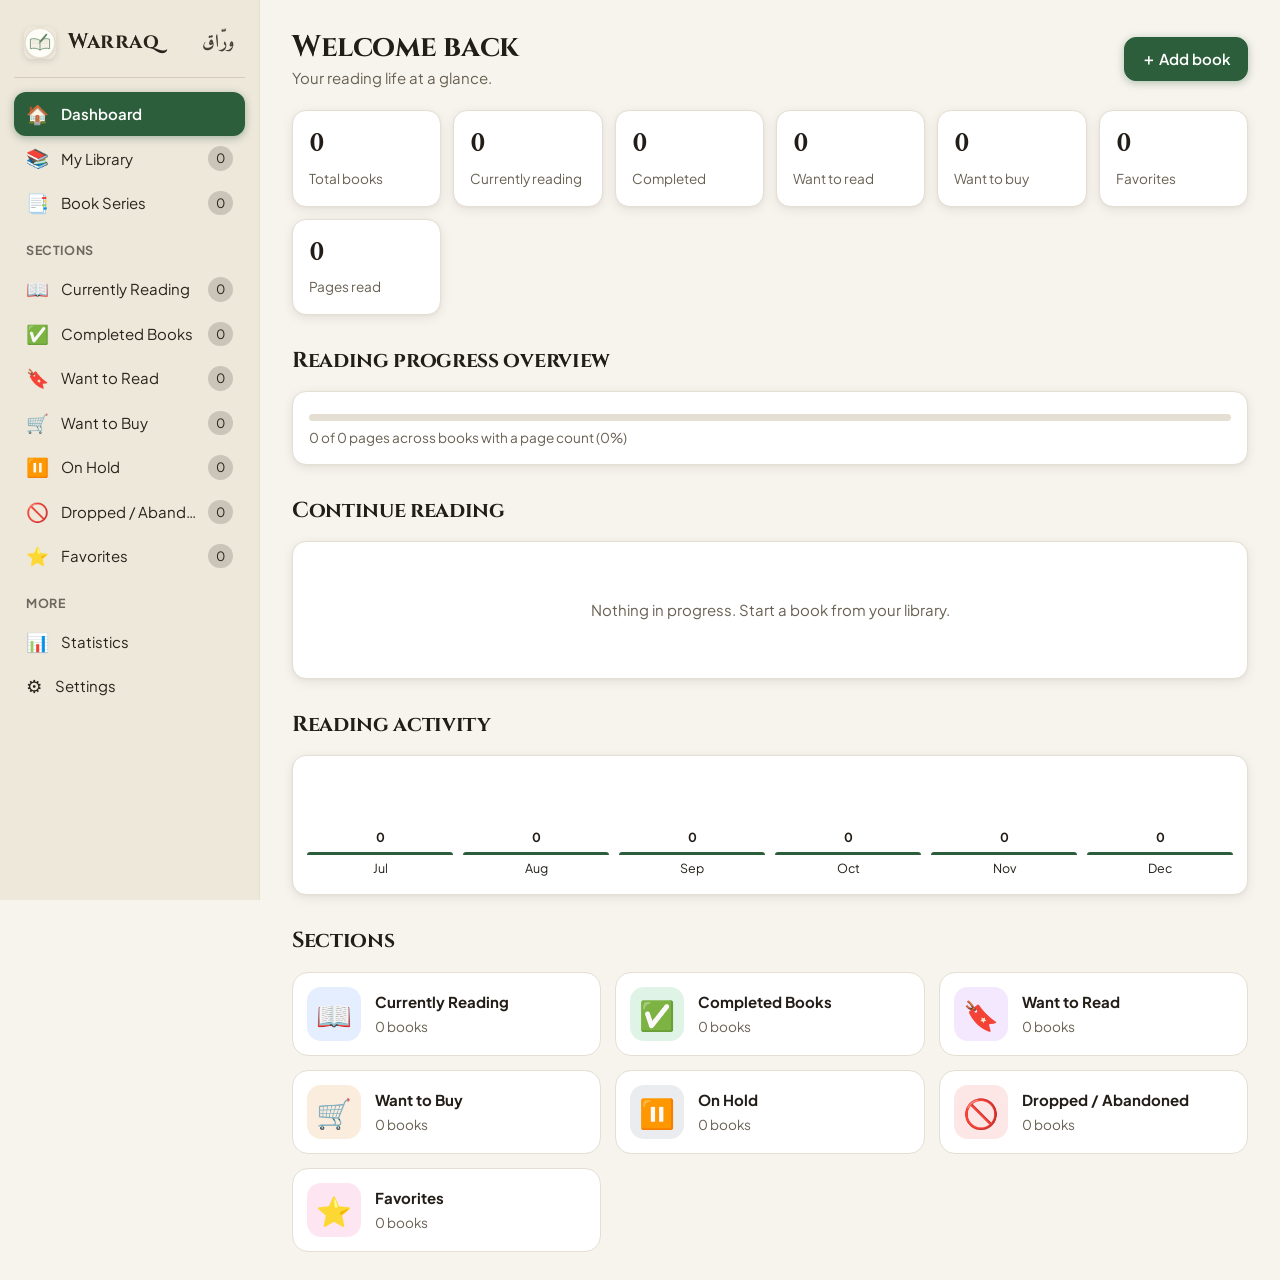
==== commit 086258e1: "feat(ui/ux): elevate typography, literary palettes, tactile book cards, and mobile responsiveness" ====
--- a/index.html
+++ b/index.html
@@ -12,6 +12,11 @@
   <link rel="icon" type="image/svg+xml" href="assets/logo.svg">
   <title>Warraq (ورّاق)</title>
 
+  <!-- Typography: Amiri (Arabic literary), Cinzel (Classical display), Plus Jakarta Sans (Crisp modern UI) -->
+  <link rel="preconnect" href="https://fonts.googleapis.com">
+  <link rel="preconnect" href="https://fonts.gstatic.com" crossorigin>
+  <link href="https://fonts.googleapis.com/css2?family=Amiri:ital,wght@0,400;0,700;1,400&family=Cinzel:wght@600;700&family=Plus+Jakarta+Sans:wght@400;500;600;700&display=swap" rel="stylesheet">
+
   <!-- Modular Stylesheets -->
   <link rel="stylesheet" href="css/variables.css">
   <link rel="stylesheet" href="css/base.css">
@@ -22,7 +27,11 @@
   <div id="app">
     <!-- Desktop & Mobile Drawer Sidebar Navigation -->
     <aside aria-label="Main navigation">
-      <div class="brand">Warraq</div>
+      <div class="brand">
+        <img src="assets/logo.svg" alt="" width="30" height="30" class="brand-logo">
+        <span class="brand-text">Warraq</span>
+        <span class="brand-ar">ورّاق</span>
+      </div>
       <nav id="nav"></nav>
     </aside>
 
--- a/css/variables.css
+++ b/css/variables.css
@@ -1,94 +1,116 @@
 /* ==========================================================================
    WARRAQ (ورّاق) — Theme Variables & Design Tokens
+   Guided by UI/UX Pro Max Design Intelligence & Frontend Design Principles
    ========================================================================== */
 
-:root,
-[data-theme="neutral"] {
-  --bg: #f5f1e8;
-  --card: #fffdf9;
-  --tx: #2c271f;
-  --mut: #787063;
-  --ac: #4f7957;
-  --ac-hover: #43674a;
-  --on: #ffffff;
-  --bd: #e2d9c8;
-  --bd2: color-mix(in srgb, var(--tx) 22%, var(--bd));
-  --sb: #eae2d0;
-  --sbt: #352f26;
-  --ft: Georgia, "Palatino Linotype", "Times New Roman", serif;
-  --ring: 0 0 0 3px color-mix(in srgb, var(--ac) 28%, transparent);
-  --sh-sm: 0 1px 3px rgba(0, 0, 0, 0.05);
-  --sh: 0 2px 8px rgba(0, 0, 0, 0.07), 0 8px 24px rgba(0, 0, 0, 0.04);
-  --sh-lg: 0 14px 40px rgba(0, 0, 0, 0.12);
-}
-
-[data-theme="elegant"] {
-  --bg: #fcf1f3;
-  --card: #fffafb;
-  --tx: #432b39;
-  --mut: #937286;
-  --ac: #ad4b7c;
-  --ac-hover: #983f6b;
-  --on: #ffffff;
-  --bd: #eed5df;
-  --bd2: color-mix(in srgb, var(--tx) 22%, var(--bd));
-  --sb: linear-gradient(180deg, #f7dbe7, #e8dcf5);
-  --sbt: #472c3d;
-  --ft: "Palatino Linotype", Palatino, Georgia, serif;
-  --ring: 0 0 0 3px color-mix(in srgb, var(--ac) 28%, transparent);
-  --sh-sm: 0 1px 3px rgba(67, 43, 57, 0.05);
-  --sh: 0 2px 8px rgba(67, 43, 57, 0.07), 0 8px 24px rgba(67, 43, 57, 0.04);
-  --sh-lg: 0 14px 40px rgba(67, 43, 57, 0.14);
-}
-
-[data-theme="modern"] {
-  --bg: #edf2f7;
-  --card: #ffffff;
-  --tx: #172133;
-  --mut: #5f6c80;
-  --ac: #2354a0;
-  --ac-hover: #1c4482;
-  --on: #ffffff;
-  --bd: #d6deea;
-  --bd2: color-mix(in srgb, var(--tx) 22%, var(--bd));
-  --sb: #142036;
-  --sbt: #eaf0fa;
-  --ft: "Segoe UI", -apple-system, BlinkMacSystemFont, "Inter", Roboto, sans-serif;
-  --ring: 0 0 0 3px color-mix(in srgb, var(--ac) 28%, transparent);
-  --sh-sm: 0 1px 3px rgba(20, 32, 54, 0.06);
-  --sh: 0 2px 8px rgba(20, 32, 54, 0.07), 0 8px 24px rgba(20, 32, 54, 0.05);
-  --sh-lg: 0 14px 40px rgba(20, 32, 54, 0.15);
-}
-
-[data-theme="dark"] {
-  --bg: #111319;
-  --card: #181b24;
-  --tx: #e7e5df;
-  --mut: #9695a0;
-  --ac: #7ba6f7;
-  --ac-hover: #6895eb;
-  --on: #0d1017;
-  --bd: #292d3b;
-  --bd2: color-mix(in srgb, var(--tx) 24%, var(--bd));
-  --sb: #0c0e14;
-  --sbt: #dad8d2;
-  --ft: Georgia, "Palatino Linotype", serif;
-  --ring: 0 0 0 3px color-mix(in srgb, var(--ac) 32%, transparent);
-  --sh-sm: 0 1px 3px rgba(0, 0, 0, 0.3);
-  --sh: 0 2px 8px rgba(0, 0, 0, 0.4), 0 8px 24px rgba(0, 0, 0, 0.3);
-  --sh-lg: 0 16px 50px rgba(0, 0, 0, 0.6);
-}
-
-/* Global layout metrics */
+/* Universal Font Stacks */
 :root {
+  --font-serif: "Amiri", Georgia, "Times New Roman", serif;
+  --font-display: "Cinzel", "Amiri", Georgia, serif;
+  --font-sans: "Plus Jakarta Sans", system-ui, -apple-system, "Segoe UI", Roboto, sans-serif;
+  
+  /* Global layout metrics */
   --r: 14px;
   --r-sm: 8px;
   --r-lg: 20px;
+  --r-pill: 9999px;
   --h: 44px;
   --header-h: 56px;
-  --aside-w: 256px;
+  --aside-w: 260px;
   --aside-w-collapsed: 72px;
-  --content-max-w: 1240px;
+  --content-max-w: 1280px;
+  
+  /* Motion tokens (context-aware physics) */
   --trans-fast: 0.15s ease;
   --trans-base: 0.22s cubic-bezier(0.16, 1, 0.3, 1);
+  --trans-smooth: 0.35s cubic-bezier(0.16, 1, 0.3, 1);
 }
+
+/* 1. Neutral: Classic Parchment (ورّاق كلاسيكي) — Warm book paper, deep ink, botanical forest green */
+:root,
+[data-theme="neutral"] {
+  --bg: #f7f4ed;
+  --card: #ffffff;
+  --tx: #221d17;
+  --mut: #686153;
+  --ac: #2c5e3b;
+  --ac-hover: #22492e;
+  --on: #ffffff;
+  --bd: #e5ded2;
+  --bd2: #d1c6b5;
+  --sb: #eee8db;
+  --sbt: #2a231b;
+  --ft: var(--font-serif);
+  --ft-display: var(--font-display);
+  --ring: 0 0 0 3px color-mix(in srgb, var(--ac) 28%, transparent);
+  --sh-sm: 0 1px 3px rgba(34, 29, 23, 0.05);
+  --sh: 0 3px 12px rgba(34, 29, 23, 0.08), 0 1px 3px rgba(34, 29, 23, 0.04);
+  --sh-lg: 0 16px 40px rgba(34, 29, 23, 0.12);
+  --spine-shadow: linear-gradient(to right, rgba(0, 0, 0, 0.2) 0%, rgba(0, 0, 0, 0.05) 4px, transparent 10px);
+}
+
+/* 2. Elegant: Burgundy & Rosewater (مخمل وماء الورد) — Literary salon, deep plum, dusty rose */
+[data-theme="elegant"] {
+  --bg: #fcf4f7;
+  --card: #ffffff;
+  --tx: #381f2f;
+  --mut: #7e5c70;
+  --ac: #912d5c;
+  --ac-hover: #77234a;
+  --on: #ffffff;
+  --bd: #f0dbe5;
+  --bd2: #ddbecf;
+  --sb: #f8e5ee;
+  --sbt: #3c2032;
+  --ft: var(--font-serif);
+  --ft-display: var(--font-display);
+  --ring: 0 0 0 3px color-mix(in srgb, var(--ac) 28%, transparent);
+  --sh-sm: 0 1px 3px rgba(56, 31, 47, 0.05);
+  --sh: 0 3px 12px rgba(56, 31, 47, 0.08), 0 1px 3px rgba(56, 31, 47, 0.04);
+  --sh-lg: 0 16px 40px rgba(56, 31, 47, 0.14);
+  --spine-shadow: linear-gradient(to right, rgba(56, 31, 47, 0.25) 0%, rgba(56, 31, 47, 0.06) 4px, transparent 10px);
+}
+
+/* 3. Modern: Editorial Slate & Cobalt (أزرق نيلي عصري) — High-contrast magazine, crisp ivory & navy */
+[data-theme="modern"] {
+  --bg: #f0f4f9;
+  --card: #ffffff;
+  --tx: #0f172a;
+  --mut: #475569;
+  --ac: #1d4ed8;
+  --ac-hover: #1e40af;
+  --on: #ffffff;
+  --bd: #dbe3ee;
+  --bd2: #cbd5e1;
+  --sb: #0f172a;
+  --sbt: #f8fafc;
+  --ft: var(--font-sans);
+  --ft-display: var(--font-sans);
+  --ring: 0 0 0 3px color-mix(in srgb, var(--ac) 28%, transparent);
+  --sh-sm: 0 1px 3px rgba(15, 23, 42, 0.05);
+  --sh: 0 3px 12px rgba(15, 23, 42, 0.07), 0 1px 3px rgba(15, 23, 42, 0.03);
+  --sh-lg: 0 16px 40px rgba(15, 23, 42, 0.14);
+  --spine-shadow: linear-gradient(to right, rgba(15, 23, 42, 0.2) 0%, rgba(15, 23, 42, 0.05) 4px, transparent 10px);
+}
+
+/* 4. Dark: Midnight Library & Desk Lamp (مكتبة منتصف الليل) — Obsidian room, warm brass amber glow */
+[data-theme="dark"] {
+  --bg: #0b0f15;
+  --card: #151b24;
+  --tx: #f3f4f6;
+  --mut: #94a3b8;
+  --ac: #f59e0b;
+  --ac-hover: #d97706;
+  --on: #0b0f15;
+  --bd: #242c3b;
+  --bd2: #364257;
+  --sb: #070a0e;
+  --sbt: #e2e8f0;
+  --ft: var(--font-serif);
+  --ft-display: var(--font-display);
+  --ring: 0 0 0 3px color-mix(in srgb, var(--ac) 34%, transparent);
+  --sh-sm: 0 1px 3px rgba(0, 0, 0, 0.35);
+  --sh: 0 3px 12px rgba(0, 0, 0, 0.45), 0 1px 3px rgba(0, 0, 0, 0.25);
+  --sh-lg: 0 18px 50px rgba(0, 0, 0, 0.65);
+  --spine-shadow: linear-gradient(to right, rgba(0, 0, 0, 0.5) 0%, rgba(0, 0, 0, 0.15) 4px, transparent 10px);
+}
--- a/css/base.css
+++ b/css/base.css
@@ -1,5 +1,6 @@
 /* ==========================================================================
    WARRAQ (ورّاق) — Base Styles, Typography & Layout
+   Guided by UI/UX Pro Max Design Intelligence & Frontend Design Principles
    ========================================================================== */
 
 *,
@@ -16,7 +17,7 @@
 }
 
 body {
-  font-family: system-ui, -apple-system, "Segoe UI", Roboto, Helvetica, Arial, sans-serif;
+  font-family: var(--font-sans);
   font-size: 15px;
   line-height: 1.6;
   background-color: var(--bg);
@@ -29,35 +30,40 @@
 
 /* Arabic typography overrides */
 html[lang="ar"] body {
-  font-family: "Tajawal", "Cairo", "Segoe UI", Tahoma, "Noto Sans Arabic", system-ui, sans-serif;
-  line-height: 1.8;
-}
-
-html[lang="ar"][data-theme] {
-  --ft: "Tajawal", "Cairo", Tahoma, "Segoe UI", sans-serif;
+  font-family: var(--font-sans);
+  line-height: 1.75;
 }
 
 /* Headings */
 h1, h2, h3, h4 {
-  font-family: var(--ft);
+  font-family: var(--ft-display);
   color: var(--tx);
   margin: 0;
-  line-height: 1.25;
-  font-weight: 700;
+  line-height: 1.3;
+  font-weight: 700;
+  letter-spacing: -0.015em;
+}
+
+html[lang="ar"] h1,
+html[lang="ar"] h2,
+html[lang="ar"] h3,
+html[lang="ar"] h4 {
+  font-family: "Amiri", Georgia, serif;
+  letter-spacing: normal;
+  line-height: 1.45;
 }
 
 h1 {
-  font-size: 1.75rem;
-  letter-spacing: -0.01em;
+  font-size: 1.85rem;
 }
 
 h2 {
-  font-size: 1.25rem;
-  margin: 28px 0 14px;
+  font-size: 1.35rem;
+  margin: 32px 0 16px;
 }
 
 h3 {
-  font-size: 1.05rem;
+  font-size: 1.1rem;
 }
 
 p {
@@ -99,7 +105,7 @@
 }
 
 :focus-visible {
-  outline: 3px solid var(--ac);
+  outline: 2px solid var(--ac);
   outline-offset: 2px;
 }
 
@@ -139,37 +145,53 @@
   height: 100vh;
   overflow-y: auto;
   overflow-x: hidden;
-  padding: 16px 12px;
+  padding: 18px 14px;
   border-inline-end: 1px solid var(--bd);
   transition: transform var(--trans-base), background var(--trans-base);
   z-index: 25;
 }
 
 .brand {
-  font-family: var(--ft);
-  font-size: 1.25rem;
+  font-family: var(--ft-display);
+  font-size: 1.3rem;
   font-weight: 700;
   padding: 8px 10px 18px;
   display: flex;
   align-items: center;
-  gap: 10px;
+  gap: 12px;
   color: var(--sbt);
-  border-bottom: 1px solid color-mix(in srgb, var(--sbt) 12%, transparent);
-  margin-bottom: 10px;
+  border-bottom: 1px solid color-mix(in srgb, var(--sbt) 14%, transparent);
+  margin-bottom: 14px;
+  letter-spacing: 0.03em;
 }
 
 .brand img,
-.brand svg {
-  width: 30px;
-  height: 30px;
+.brand svg,
+.brand-logo {
+  width: 32px;
+  height: 32px;
   flex: none;
   border-radius: 8px;
+  box-shadow: 0 2px 6px rgba(0, 0, 0, 0.12);
+  object-fit: contain;
+}
+
+.brand-text {
+  font-weight: 700;
+}
+
+.brand-ar {
+  font-family: "Amiri", Georgia, serif;
+  font-size: 1.15rem;
+  font-weight: 700;
+  opacity: 0.85;
+  margin-inline-start: auto;
 }
 
 main {
   flex: 1;
   min-width: 0;
-  padding: 24px 28px;
+  padding: 28px 32px;
   max-width: var(--content-max-w);
   margin: 0 auto;
 }
--- a/css/components.css
+++ b/css/components.css
@@ -431,13 +431,18 @@
   cursor: pointer;
   overflow: hidden;
   display: block;
-  transition: transform var(--trans-fast), box-shadow var(--trans-fast), border-color var(--trans-fast);
+  border-radius: var(--r);
+  background: var(--card);
+  border: 1px solid var(--bd);
+  box-shadow: var(--sh-sm);
+  transition: transform var(--trans-base), box-shadow var(--trans-base), border-color var(--trans-base);
+  position: relative;
 }
 
 .bk:hover {
   border-color: var(--ac);
-  box-shadow: 0 4px 16px rgba(0, 0, 0, 0.1);
-  transform: translateY(-2px);
+  box-shadow: var(--sh);
+  transform: translateY(-4px);
 }
 
 .cv {
@@ -446,28 +451,59 @@
   aspect-ratio: 2 / 3;
   object-fit: cover;
   background: var(--bd);
+  transition: transform var(--trans-base);
+}
+
+.bk:hover .cv {
+  transform: scale(1.02);
 }
 
 .ph {
-  background: linear-gradient(135deg, hsl(var(--h), 45%, 44%), hsl(calc(var(--h) + 40), 52%, 28%));
-  color: #ffffff;
-  display: grid;
-  place-items: center;
-  padding: 14px;
+  background: linear-gradient(145deg, hsl(var(--h), 55%, 26%), hsl(calc(var(--h) + 35), 45%, 16%));
+  color: #fffdfa;
+  display: flex;
+  flex-direction: column;
+  justify-content: center;
+  align-items: center;
+  padding: 16px 12px;
   text-align: center;
   font-family: var(--ft);
+  font-weight: 700;
+  font-size: 0.95rem;
+  letter-spacing: -0.01em;
+  box-shadow: inset 0 0 35px rgba(0, 0, 0, 0.45);
+  position: relative;
+}
+
+.ph::before {
+  content: "";
+  position: absolute;
+  inset: 8px;
+  border: 1px solid rgba(255, 255, 255, 0.22);
+  border-radius: 4px;
+  pointer-events: none;
+}
+
+html[lang="ar"] .ph {
+  font-family: "Amiri", Georgia, serif;
+  font-size: 1.05rem;
+}
+
+.bi {
+  padding: 12px 14px 14px;
+}
+
+.bi h3 {
+  font-family: var(--ft);
+  font-size: 0.98rem;
   font-weight: 600;
-  font-size: 0.9rem;
-  overflow: hidden;
-}
-
-.bi {
-  padding: 12px;
-}
-
-.bi h3 {
-  font-size: 0.95rem;
-  margin-bottom: 2px;
+  line-height: 1.35;
+  margin-bottom: 4px;
+}
+
+html[lang="ar"] .bi h3 {
+  font-family: "Amiri", Georgia, serif;
+  font-size: 1.08rem;
 }
 
 .st {
@@ -752,9 +788,25 @@
   overflow: hidden;
 }
 
+dialog[open] {
+  animation: dlgIn 0.22s cubic-bezier(0.16, 1, 0.3, 1) forwards;
+}
+
+@keyframes dlgIn {
+  from {
+    opacity: 0;
+    transform: scale(0.96) translateY(8px);
+  }
+  to {
+    opacity: 1;
+    transform: scale(1) translateY(0);
+  }
+}
+
 dialog::backdrop {
-  background: rgba(0, 0, 0, 0.45);
+  background: rgba(0, 0, 0, 0.48);
   backdrop-filter: blur(4px);
+  -webkit-backdrop-filter: blur(4px);
 }
 
 .db {
--- a/css/responsive.css
+++ b/css/responsive.css
@@ -31,6 +31,8 @@
     inset-inline-start: 0;
     top: 0;
     width: 280px;
+    padding-top: max(18px, env(safe-area-inset-top));
+    padding-bottom: max(18px, env(safe-area-inset-bottom));
     transform: translateX(-100%);
     transition: transform 0.28s cubic-bezier(0.16, 1, 0.3, 1);
     box-shadow: 4px 0 24px rgba(0, 0, 0, 0.25);
@@ -64,7 +66,7 @@
     z-index: 20;
     background: var(--card);
     border-bottom: 1px solid var(--bd);
-    padding: 8px 14px;
+    padding: max(8px, env(safe-area-inset-top)) 14px 8px;
     min-height: var(--header-h);
   }
 
